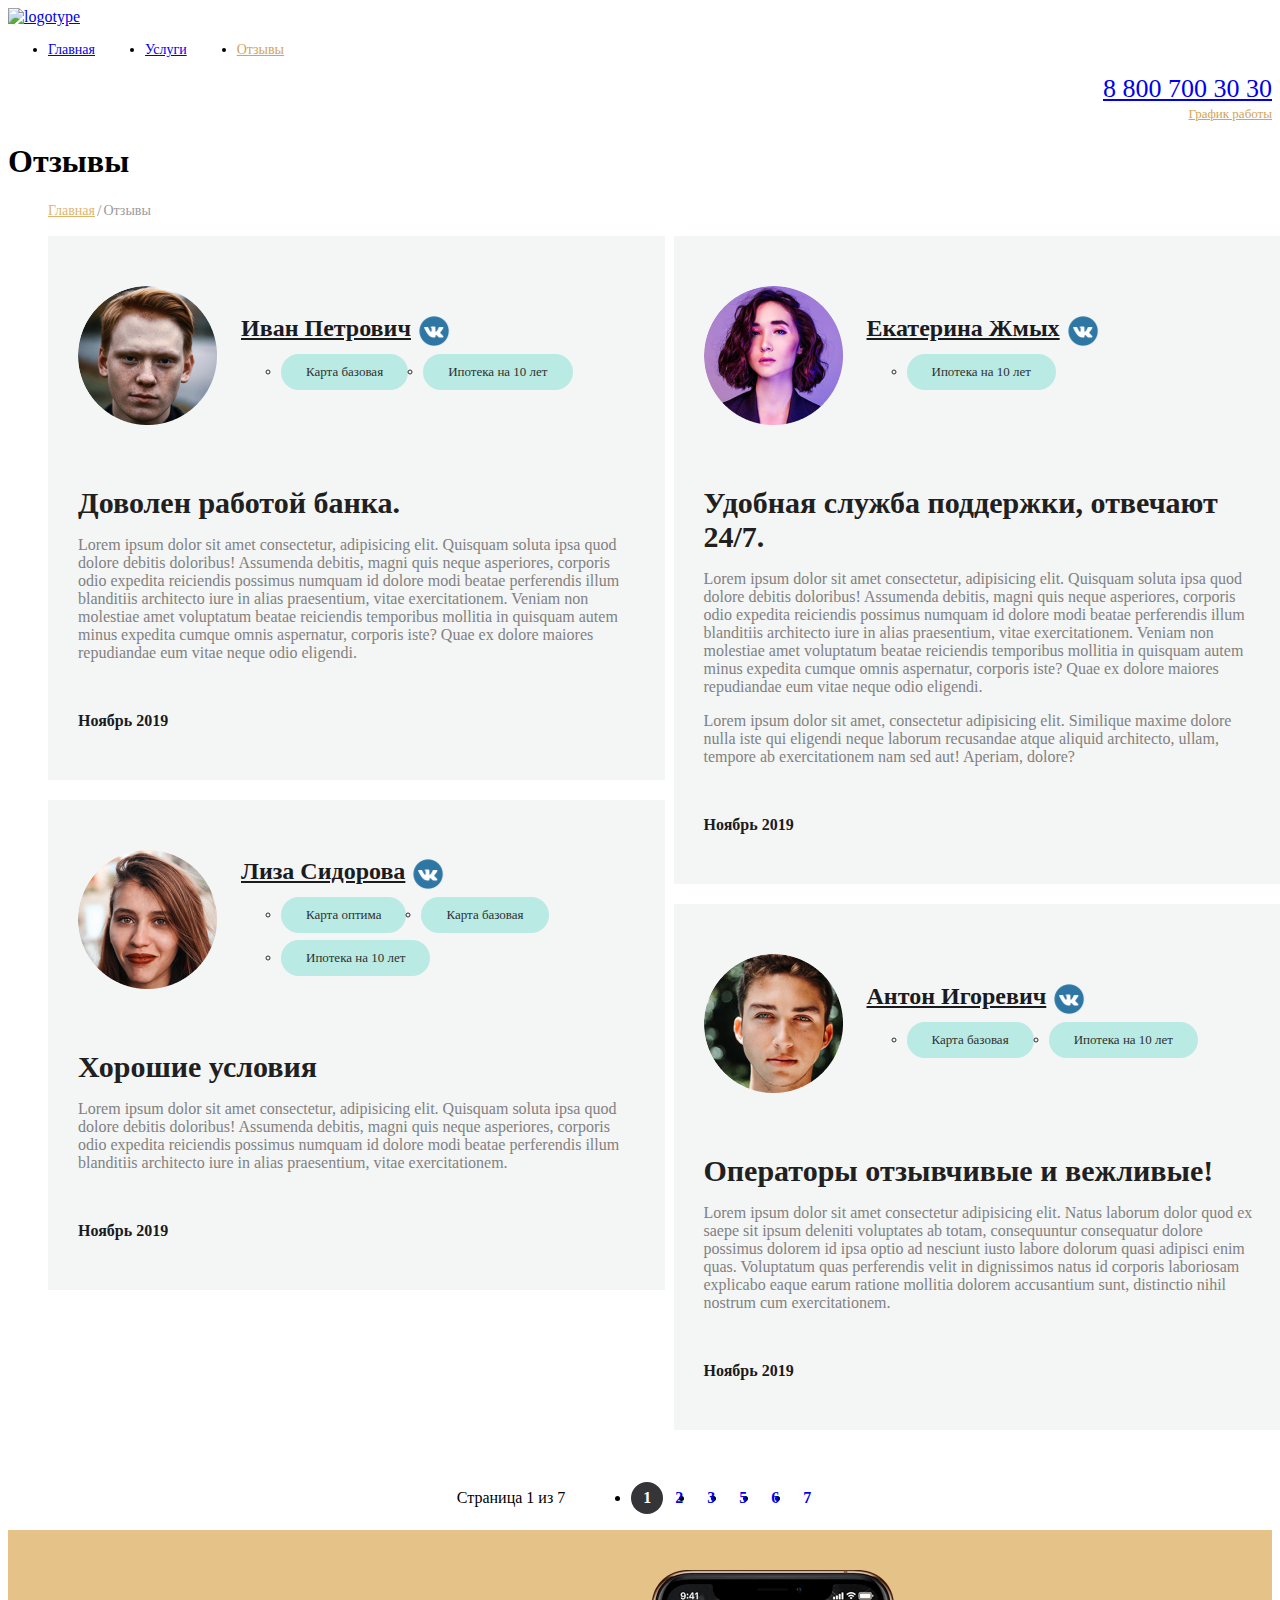
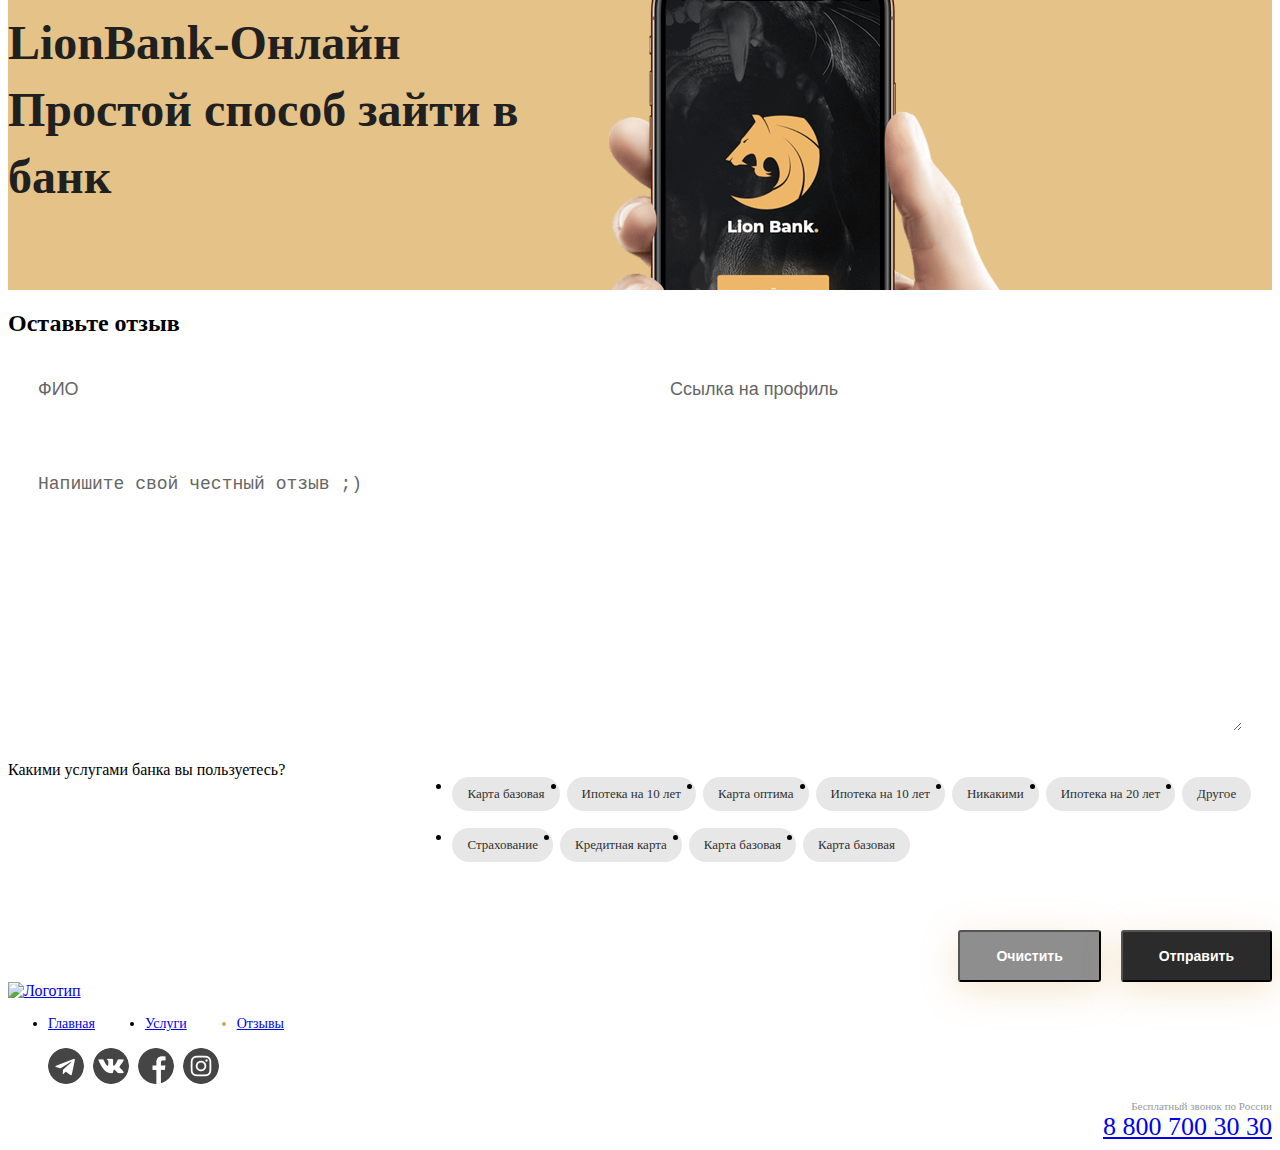
==== reviews.html @ 3078d7f4 "Add files via upload" ====
<!DOCTYPE html>
<html lang="ru">

<head>
  <meta charset="UTF-8">
  <meta name="viewport" content="width=device-width, initial-scale=1.0">
  <title>Lion Bank | Отзывы</title>
  <link rel="stylesheet" href="./css/main.css">
</head>

<body>
  <div class="wrapper">
    <div class="top-line">
      <div class="container top-line__container">
        <header class="header">
          <div class="header__part">
            <!-- Логотип -->
            <a href="/" class="logotype">
              <img src="./images/logo.png" alt="logotype" class="logotype__image">
            </a>

            <!-- Навигационная панель -->
            <nav class="navbar">
              <ul class="navbar__list">
                <li class="navbar__item">
                  <a href="/index.html" class="navbar__link">Главная</a>
                </li>
                <li class="navbar__item">
                  <a href="/services.html" class="navbar__link">Услуги</a>
                </li>
                <li class="navbar__item">
                  <a href="#" class="navbar__link navbar__item--active">Отзывы</a>
                </li>
              </ul>
            </nav>
          </div>

          <div class="header__part header__part--align--right">
            <!-- Контакты -->
            <address class="contacts">
              <a href="tel:+78007003030" class="contacts__phone">8 800 700 30 30</a>
              <div class="dropdown">
                <a class="dropdown__link">График работы</a>
                <div class="dropdown__menu">
                  <ul class="dropdown__list">
                    <li class="dropdown__item dropdown__item--font--bold">пн-вс: 09:00 - 20:00</li>
                    <li class="dropdown__item">Обед: 14:00 - 14:30</li>
                  </ul>
                </div>
              </div>
            </address>
          </div>
        </header>

        <h1 class="page-title">Отзывы</h1>
        <nav class="breadcrumbs">
          <ul class="breadcrumbs__list">
            <li class="breadcrumbs__item">
              <a href="/index.html" class="breadcrumbs__link">Главная</a>
            </li>
            <li class="breadcrumbs__item breadcrumbs__item--activ">
              <a href="/index.html" class="breadcrumbs__link">Отзывы</a>
            </li>
          </ul>
        </nav>
      </div>
    </div>

    <main class="page-content">
      <div class="container">
        <ul class="reviews">
          <li class="reviews__item review">
            <div class="review__header">
              <div class="review__photo">
                <div class="avatar">
                  <img src="./images/users/user1.png" alt="user" class="avatar__img">
                </div>
              </div>
              <div class="review__userdata">
                <a href="#" class="review__user">Иван Петрович</a>
                <ul class="review__tags">
                  <li class="review__tag-item tag tag--bg--green"> Карта базовая </li>
                  <li class="review__tag-item tag tag--bg--green"> Ипотека на 10 лет </li>
                </ul>

              </div>
            </div>
            <div class="review_content">
              <h3 class="review__title">Доволен работой банка.</h3>
              <div class="review__content-text">
                <p>
                  Lorem ipsum dolor sit amet consectetur, adipisicing elit. Quisquam soluta ipsa quod dolore debitis
                  doloribus! Assumenda debitis, magni quis neque asperiores, corporis odio expedita reiciendis possimus
                  numquam id dolore modi beatae perferendis illum blanditiis architecto iure in alias praesentium, vitae
                  exercitationem. Veniam non molestiae amet voluptatum beatae reiciendis temporibus mollitia in quisquam
                  autem minus expedita cumque omnis aspernatur, corporis iste? Quae ex dolore maiores repudiandae eum
                  vitae neque odio eligendi.
                </p>
              </div>
              <time class="review__date">Ноябрь 2019</time>
            </div>
          </li>

          <li class="reviews__item review">
            <div class="review__header">
              <div class="review__photo">
                <div class="avatar">
                  <img src="./images/users/user3.png" alt="user" class="avatar__img">
                </div>
              </div>
              <div class="review__userdata">
                <a href="#" class="review__user">Лиза Сидорова</a>
                <ul class="review__tags">
                  <li class="review__tag-item tag tag--bg--green"> Карта оптима </li>
                  <li class="review__tag-item tag tag--bg--green"> Карта базовая </li>
                  <li class="review__tag-item tag tag--bg--green"> Ипотека на 10 лет </li>
                </ul>

              </div>
            </div>
            <div class="review_content">
              <h3 class="review__title">Хорошие условия</h3>
              <div class="review__content-text">
                <p>
                  Lorem ipsum dolor sit amet consectetur, adipisicing elit. Quisquam soluta ipsa quod dolore debitis
                  doloribus! Assumenda debitis, magni quis neque asperiores, corporis odio expedita reiciendis possimus
                  numquam id dolore modi beatae perferendis illum blanditiis architecto iure in alias praesentium, vitae
                  exercitationem.
                </p>
              </div>
              <time class="review__date">Ноябрь 2019</time>
            </div>
          </li>

          <li class="reviews__item review">
            <div class="review__header">
              <div class="review__photo">
                <div class="avatar">
                  <img src="./images/users/user2.png" alt="user" class="avatar__img">
                </div>
              </div>
              <div class="review__userdata">
                <a href="#" class="review__user">Екатерина Жмых</a>
                <ul class="review__tags">
                  <li class="review__tag-item tag tag--bg--green"> Ипотека на 10 лет </li>
                </ul>
              </div>
            </div>
            <div class="review_content">
              <h3 class="review__title">Удобная служба поддержки, отвечают 24/7.</h3>
              <div class="review__content-text">
                <p>
                  Lorem ipsum dolor sit amet consectetur, adipisicing elit. Quisquam soluta ipsa quod dolore debitis
                  doloribus! Assumenda debitis, magni quis neque asperiores, corporis odio expedita reiciendis possimus
                  numquam id dolore modi beatae perferendis illum blanditiis architecto iure in alias praesentium, vitae
                  exercitationem. Veniam non molestiae amet voluptatum beatae reiciendis temporibus mollitia in quisquam
                  autem minus expedita cumque omnis aspernatur, corporis iste? Quae ex dolore maiores repudiandae eum
                  vitae neque odio eligendi.
                </p>
                <p>
                  Lorem ipsum dolor sit amet, consectetur adipisicing elit. Similique maxime dolore nulla iste qui
                  eligendi neque laborum recusandae atque aliquid architecto, ullam, tempore ab exercitationem nam sed
                  aut! Aperiam, dolore?
                </p>
              </div>
              <time class="review__date">Ноябрь 2019</time>
            </div>
          </li>

          <li class="reviews__item review">
            <div class="review__header">
              <div class="review__photo">
                <div class="avatar">
                  <img src="./images/users/user4.png" alt="user" class="avatar__img">
                </div>
              </div>
              <div class="review__userdata">
                <a href="#" class="review__user">Антон Игоревич</a>
                <ul class="review__tags">
                  <li class="review__tag-item tag tag--bg--green"> Карта базовая </li>
                  <li class="review__tag-item tag tag--bg--green"> Ипотека на 10 лет </li>
                </ul>

              </div>
            </div>
            <div class="review_content">
              <h3 class="review__title">Операторы отзывчивые и вежливые!</h3>
              <div class="review__content-text">
                <p>
                  Lorem ipsum dolor sit amet consectetur adipisicing elit. Natus laborum dolor quod ex saepe sit ipsum
                  deleniti voluptates ab totam, consequuntur consequatur dolore possimus dolorem id ipsa optio ad
                  nesciunt iusto labore dolorum quasi adipisci enim quas. Voluptatum quas perferendis velit in
                  dignissimos natus id corporis laboriosam explicabo eaque earum ratione mollitia dolorem accusantium
                  sunt, distinctio nihil nostrum cum exercitationem.
                </p>
              </div>
              <time class="review__date">Ноябрь 2019</time>
            </div>
          </li>
        </ul>

        <div class="paginator paginator--theme--light">
          <div class="paginator__counter">Страница 1 из 7</div>
          <ul class="paginator__list">
            <li class="paginator__item paginator__item--active"><a href="#" class="paginator__link">1</a></li>
            <li class="paginator__item"><a href="#" class="paginator__link">2</a></li>
            <li class="paginator__item"><a href="#" class="paginator__link">3</a></li>
            <li class="paginator__item"><a href="#" class="paginator__link">5</a></li>
            <li class="paginator__item"><a href="#" class="paginator__link">6</a></li>
            <li class="paginator__item"><a href="#" class="paginator__link">7</a></li>
          </ul>
        </div>
      </div>
    </main>

    <section class="separator">
      <div class="container">
        <div class="separator__content">
          <h2 class="separator__title">
            LionBank-Онлайн Простой способ зайти в банк
          </h2>
        </div>
      </div>
    </section>

    <section class="inner-section inner-section--bg--gray">
      <div class="container">
        <h2 class="inner-section__name">Оставьте отзыв</h2>
        <form class="form">
          <div class="form__row">
            <input type="text" placeholder="ФИО" class="form__input">
            <input type="text" placeholder="Ссылка на профиль" class="form__input">
          </div>
          <div class="form__row">
            <textarea placeholder="Напишите свой честный отзыв ;)" class="form__input form__input--textarea"></textarea>
          </div>
          <div class="form__controls">
            <div class="form__conrols-name">Какими услугами банка вы пользуетесь?</div>
            <ul class="controls">
              <li class="controls__item">
                <label class="controls__element">
                  <input type="checkbox" class="controls__checkbox">
                  <div class="tag controls__tag"> Карта базовая </div>
                </label>
              </li>
              <li class="controls__item">
                <label class="controls__element">
                  <input type="checkbox" class="controls__checkbox">
                  <div class="tag controls__tag"> Ипотека на 10 лет </div>
                </label>
              </li>
              <li class="controls__item">
                <label class="controls__element">
                  <input type="checkbox" class="controls__checkbox">
                  <div class="tag controls__tag"> Карта оптима </div>
                </label>
              </li>
              <li class="controls__item">
                <label class="controls__element">
                  <input type="checkbox" class="controls__checkbox">
                  <div class="tag controls__tag"> Ипотека на 10 лет </div>
                </label>
              </li>
              <li class="controls__item">
                <label class="controls__element">
                  <input type="checkbox" class="controls__checkbox">
                  <div class="tag controls__tag"> Никакими </div>
                </label>
              </li>
              <li class="controls__item">
                <label class="controls__element">
                  <input type="checkbox" class="controls__checkbox">
                  <div class="tag controls__tag"> Ипотека на 20 лет </div>
                </label>
              </li>
              <li class="controls__item">
                <label class="controls__element">
                  <input type="checkbox" class="controls__checkbox">
                  <div class="tag controls__tag"> Другое </div>
                </label>
              </li>
              <li class="controls__item">
                <label class="controls__element">
                  <input type="checkbox" class="controls__checkbox">
                  <div class="tag controls__tag"> Страхование </div>
                </label>
              </li>
              <li class="controls__item">
                <label class="controls__element">
                  <input type="checkbox" class="controls__checkbox">
                  <div class="tag controls__tag"> Кредитная карта </div>
                </label>
              </li>
              <li class="controls__item">
                <label class="controls__element">
                  <input type="checkbox" class="controls__checkbox">
                  <div class="tag controls__tag"> Карта базовая </div>
                </label>
              </li>
              <li class="controls__item">
                <label class="controls__element">
                  <input type="checkbox" class="controls__checkbox">
                  <div class="tag controls__tag"> Карта базовая </div>
                </label>
              </li>
            </ul>
          </div>
          <div class="form__buttons">
            <button type="reset" class="form__button button button--color--gray">Очистить</button>
            <button type="submit" class="button button--color--black">Отправить</button>
          </div>
        </form>
      </div>
    </section>

    <footer class="inner-footer">
      <div class="container inner-footer__container">
        <div class="footer">
          <div class="footer__part">
            <a href="#" class="logotype">
              <img src="./images/logo.png" alt="Логотип" class="logotype__image">
            </a>
            <nav class="navbar">
              <ul class="navbar__list">
                <li class="navbar__item">
                  <a href="/index.html" class="navbar__link">Главная</a>
                </li>
                <li class="navbar__item">
                  <a href="/services.html" class="navbar__link">Услуги</a>
                </li>
                <li class="navbar__item navbar__item--active">
                  <a href="./reviews.html" class="navbar__link">Отзывы</a>
                </li>
              </ul>
            </nav>
          </div>
          <div class="footer__part footer__part--align--right">
            <nav class="social-networks">
              <ul class="social-networks__list">
                <li class="social-networks__item social-networks__item--icon--telegram">
                  <a href="#" class="social-networks__link"></a>
                </li>
                <li class="social-networks__item social-networks__item--icon--vk">
                  <a href="#" class="social-networks__link"></a>
                </li>
                <li class="social-networks__item social-networks__item--icon--facebook">
                  <a href="#" class="social-networks__link"></a>
                </li>
                <li class="social-networks__item social-networks__item--icon--instagram">
                  <a href="#" class="social-networks__link"></a>
                </li>
              </ul>
            </nav>
            <address class="contacts">
              <span class="contacts__description">Бесплатный звонок по России</span>
              <a href="tel:+78007003030" class="contacts__phone">8 800 700 30 30</a>
            </address>
          </div>
        </div>
      </div>
    </footer>
  </div>
</body>

</html>
---- css/main.css ----
@import url(./layout/base.css);
@import url(./layout/normalize.css);
@import url(./layout/page-title.css);

@import url(./styles/styles__main-page/about.css);
@import url(./styles/styles__main-page/button.css);
@import url(./styles/styles__main-page/contacts.css);
@import url(./styles/styles__main-page/footer-container.css);
@import url(./styles/styles__main-page/footer.css);
@import url(./styles/styles__main-page/header.css);
@import url(./styles/styles__main-page/hero.css);
@import url(./styles/styles__main-page/logotype.css);
@import url(./styles/styles__main-page/navbar.css);
@import url(./styles/styles__main-page/news.css);
@import url(./styles/styles__main-page/offer.css);
@import url(./styles/styles__main-page/paginator.css);
@import url(./styles/styles__main-page/section.css);
@import url(./styles/styles__main-page/social-networks.css);
@import url(./styles/styles__main-page/dropdown.css);

@import url(./styles/styles__services/top-line.css);
@import url(./styles/styles__services/container.css);
@import url(./styles/styles__services/breadcrumbs.css);
@import url(./styles/styles__services/page-content.css);
@import url(./styles/styles__services/service.css);
@import url(./styles/styles__services/inner-section.css);
@import url(./styles/styles__services/partners.css);
@import url(./styles/styles__services/inner-footer.css);

@import url(./styles/styles__reviews/review.css);
@import url(./styles/styles__reviews/avatar.css);
@import url(./styles/styles__reviews/tag.css);
@import url(./styles/styles__reviews/reviews.css);
@import url(./styles/styles__reviews/separator.css);
@import url(./styles/styles__reviews/form.css);
@import url(./styles/styles__reviews/controls.css);

@import url(./styles/styles__introduction/introduction.css);
@import url(./styles/styles__introduction/content.css);
@import url(./styles/styles__introduction/flare.css);
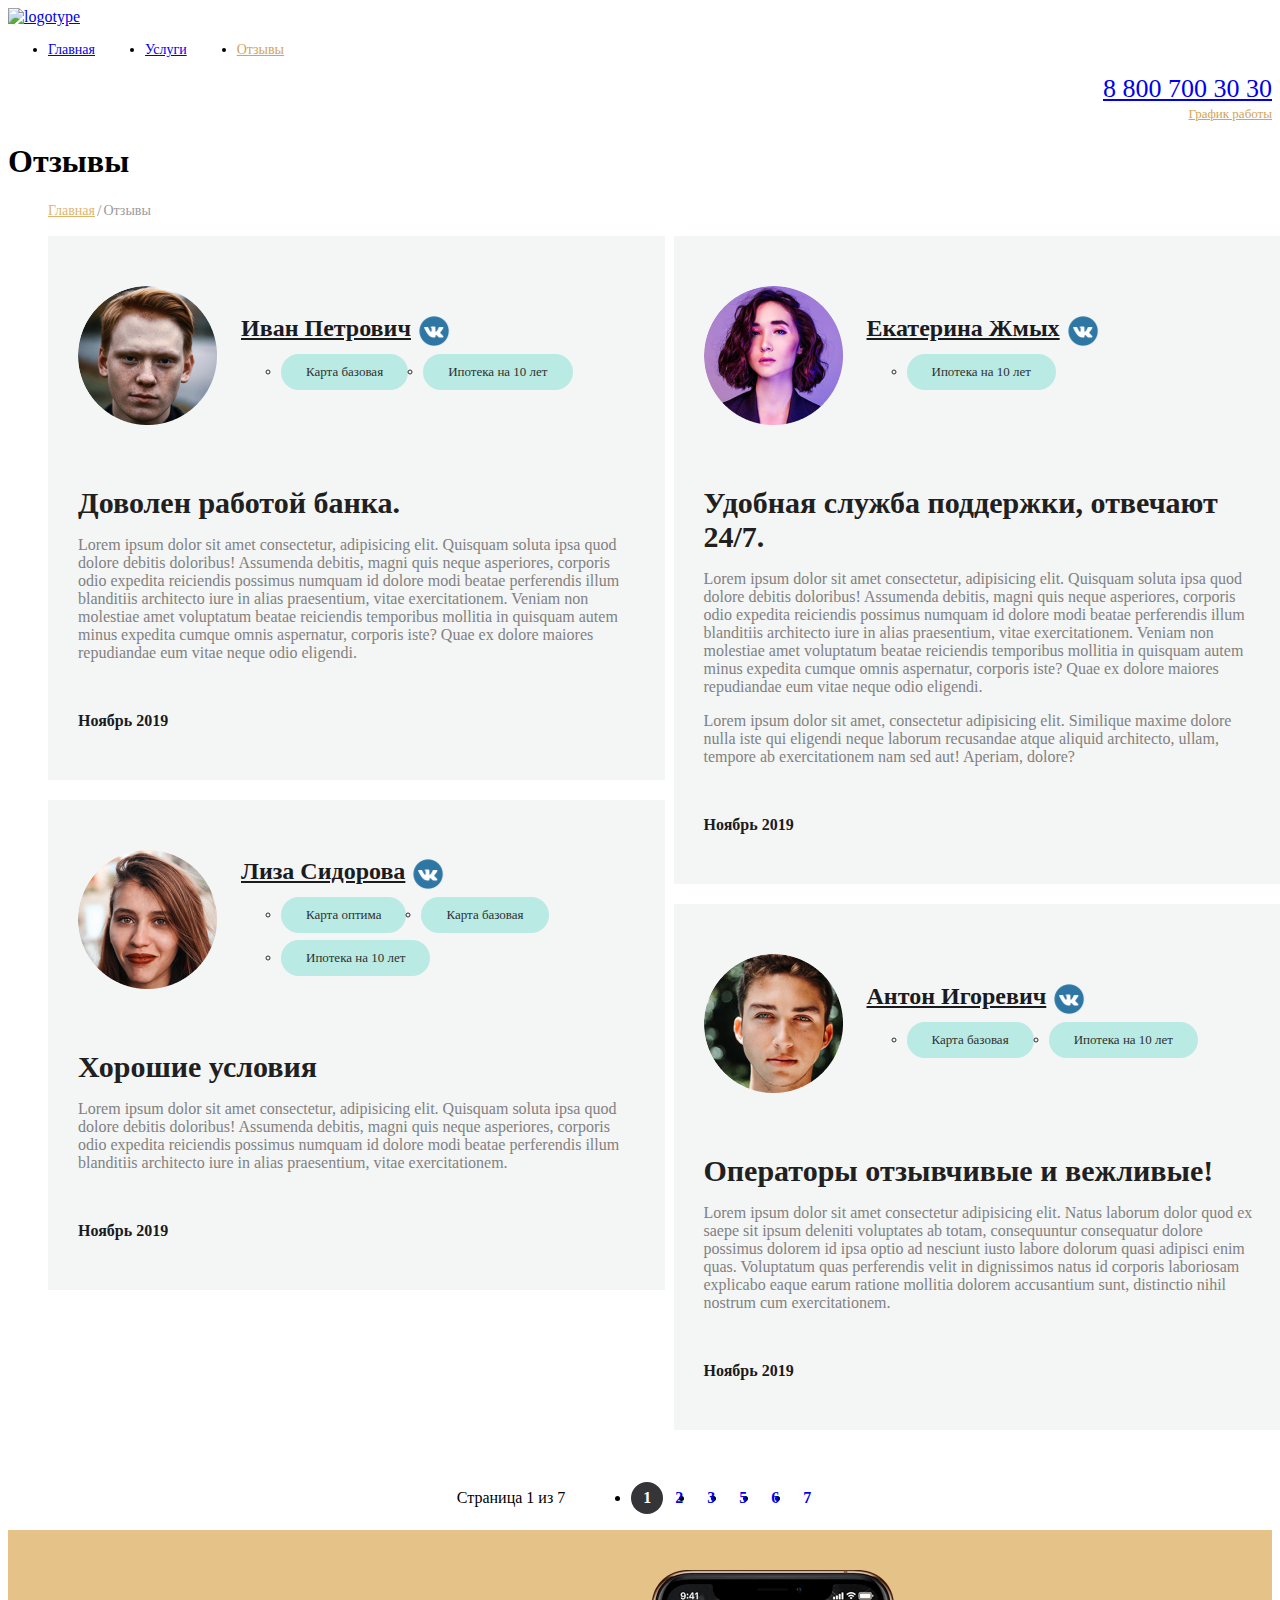
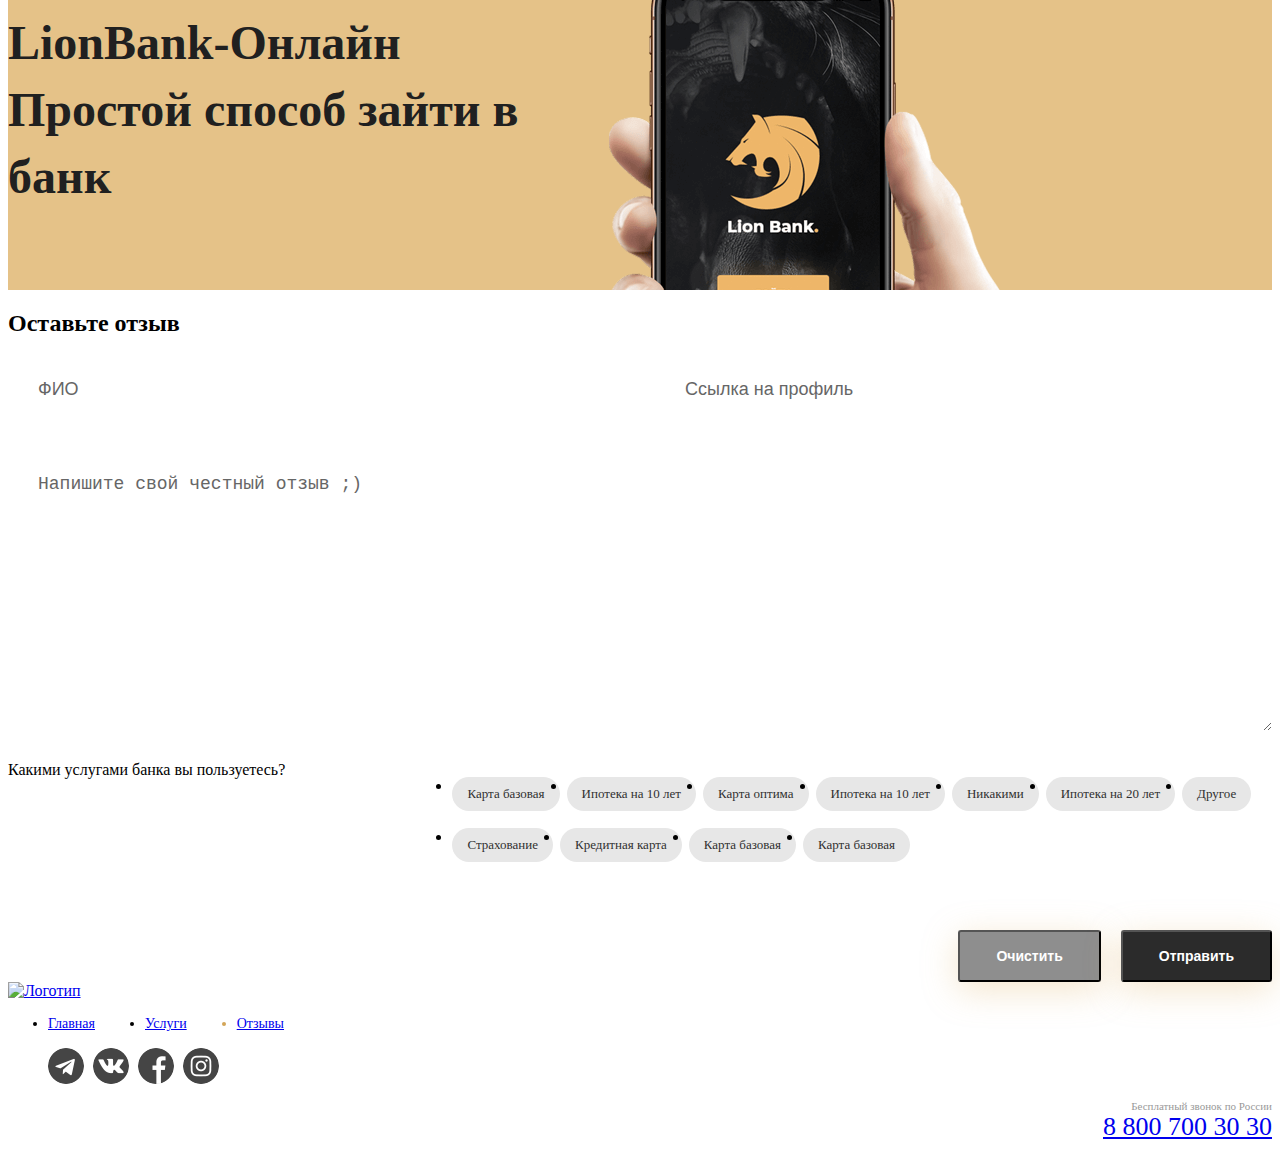
==== commit 8ffc8df1: "Update reviews.html" ====
--- a/reviews.html
+++ b/reviews.html
@@ -23,13 +23,13 @@
             <nav class="navbar">
               <ul class="navbar__list">
                 <li class="navbar__item">
-                  <a href="/index.html" class="navbar__link">Главная</a>
-                </li>
-                <li class="navbar__item">
-                  <a href="/services.html" class="navbar__link">Услуги</a>
-                </li>
-                <li class="navbar__item">
-                  <a href="#" class="navbar__link navbar__item--active">Отзывы</a>
+                  <a href="/Lion-Bank/main.html" class="navbar__link">Главная</a>
+                </li>
+                <li class="navbar__item">
+                  <a href="/Lion-Bank/services.html" class="navbar__link">Услуги</a>
+                </li>
+                <li class="navbar__item">
+                  <a href="/Lion-Bank/reviews.html" class="navbar__link navbar__item--active">Отзывы</a>
                 </li>
               </ul>
             </nav>
@@ -56,10 +56,10 @@
         <nav class="breadcrumbs">
           <ul class="breadcrumbs__list">
             <li class="breadcrumbs__item">
-              <a href="/index.html" class="breadcrumbs__link">Главная</a>
+              <a href="/Lion-Bank/index.html" class="breadcrumbs__link">Главная</a>
             </li>
             <li class="breadcrumbs__item breadcrumbs__item--activ">
-              <a href="/index.html" class="breadcrumbs__link">Отзывы</a>
+              <a href="/Lion-Bank/index.html" class="breadcrumbs__link">Отзывы</a>
             </li>
           </ul>
         </nav>
@@ -323,13 +323,13 @@
             <nav class="navbar">
               <ul class="navbar__list">
                 <li class="navbar__item">
-                  <a href="/index.html" class="navbar__link">Главная</a>
-                </li>
-                <li class="navbar__item">
-                  <a href="/services.html" class="navbar__link">Услуги</a>
+                  <a href="/Lion-Bank/main.html" class="navbar__link">Главная</a>
+                </li>
+                <li class="navbar__item">
+                  <a href="/Lion-Bank/services.html" class="navbar__link">Услуги</a>
                 </li>
                 <li class="navbar__item navbar__item--active">
-                  <a href="./reviews.html" class="navbar__link">Отзывы</a>
+                  <a href="/Lion-Bank/reviews.html" class="navbar__link">Отзывы</a>
                 </li>
               </ul>
             </nav>
@@ -362,4 +362,4 @@
   </div>
 </body>
 
-</html>+</html>
